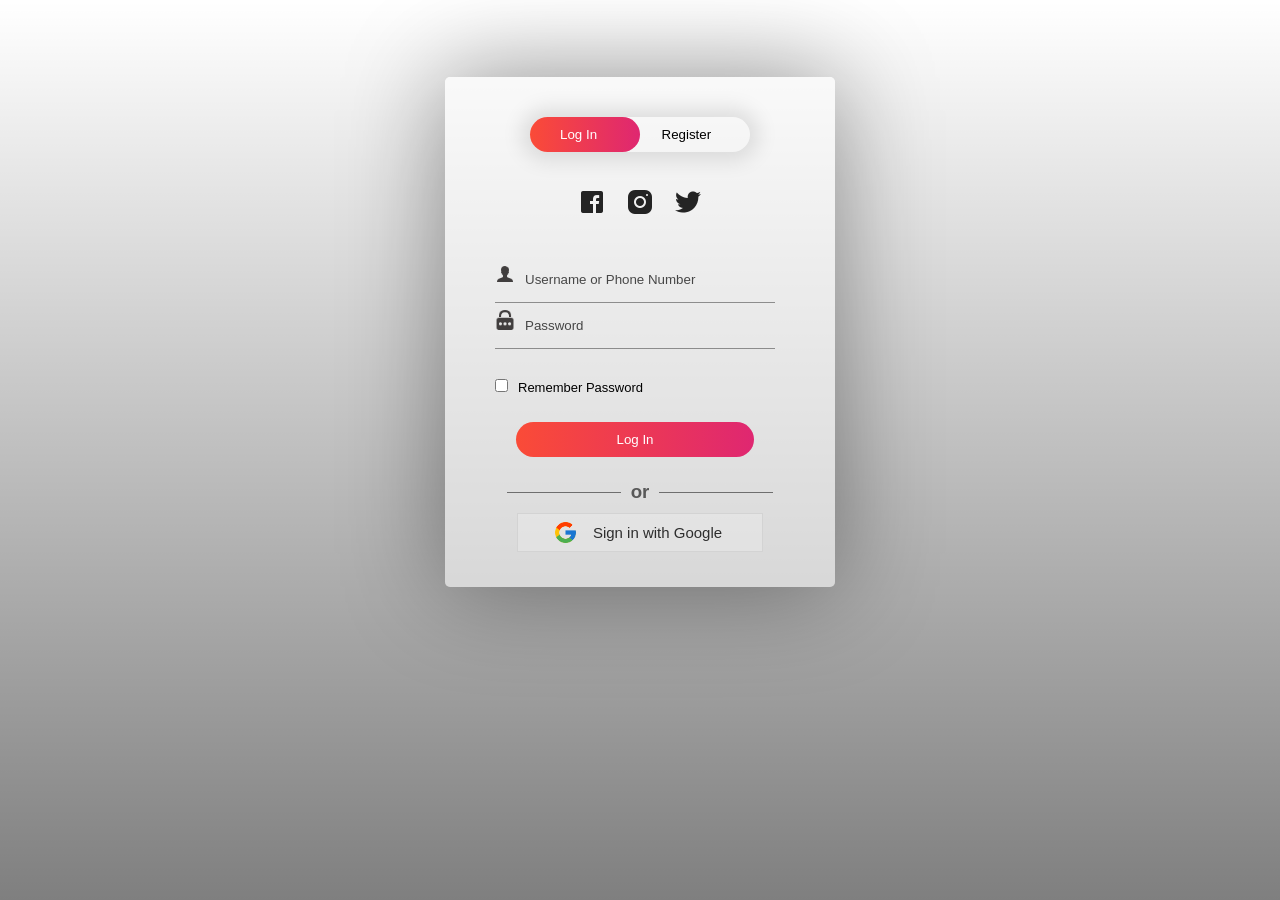
==== login.html @ 327720c3 "Add files via upload" ====
<!DOCTYPE html>
<html>
<head>
	<link rel="shortcut icon" type="png" href="images/icon/favicon.png">
	<title>Login SignUp</title>
	<link rel="stylesheet" type="text/css" href="loginStyle.css">
	<script src="https://ajax.googleapis.com/ajax/libs/jquery/3.4.1/jquery.min.js"></script>

  <!-- It will redirect to the Home Page after submitting the form -->
  <script>
  $(document).ready(function(){
    $("form").submit(function(){
      alert("Great Job !");
    });
  });
  </script>
</head>
<body>
		<div class="form-box">
			<div class="button-box">
				<div id="btn"></div>
				<button type="button" class="toggle-btn" id="log" onclick="login()" style="color: #fff;">Log In</button>
				<button type="button" class="toggle-btn" id="reg" onclick="register()">Register</button>
			</div>
			<div class="social-icons">
				<img src="images/icon/fb2.png">
				<img src="images/icon/insta2.png">
				<img src="images/icon/tt2.png">
			</div>
			
			<!-- Login Form -->
			<form id="login" class="input-group" action="index.html">
				<div class="inp">
					<img src="images/icon/user.png"><input type="text" id="email" class="input-field" placeholder="Username or Phone Number" style="width: 88%; border:none;" required="required">
				</div>
				<div class="inp">
					<img src="images/icon/password.png"><input type="password" id="password" class="input-field" placeholder="Password" style="width: 88%; border: none;" required="required">
				</div>
				<input type="checkbox" class="check-box">Remember Password
				<button type="submit" class="submit-btn">Log In</button>
			</form>


			<div class="other" id="other">
				<div class="instead">
					<h3>or</h3>
				</div>
				<button class="connect" onclick="google()">
					<img src="images/icon/google.png"><span>Sign in with Google</span>
				</button>
			</div>
			
			<!-- Registration Form -->
			<form id="register" class="input-group">
				<input type="text" class="input-field" placeholder="Full Name" required="required">
				<input type="email" class="input-field" placeholder="Email Address" required="required">
				<input type="password" class="input-field" placeholder="Create Password" name="psame" required="required">
				<input type="password" class="input-field" placeholder="Confirm Password" name="psame" required="required">
				<input type="checkbox" class="check-box" id="chkAgree" onclick="goFurther()">I agree to the Terms & Conditions
				<button type="submit" id="btnSubmit" class="submit-btn reg-btn">Register</button>
			</form>
		</div>
		<script type="text/javascript" src="script.js"></script>
</body>
</html>
---- loginStyle.css ----
* {
	margin: 0;
	padding: 0;
	font-family: sans-serif;
}

body {
	background-image: linear-gradient(rgba(0,0,0,0),rgba(0,0,0,0.5)),url("images/extra/backwallpaper.jpg");
	background-size: cover;
	background-attachment: fixed;
	display: flex;
	justify-content: center;
}
.logo {
	display: flex;
	justify-content: center;
}
.logo img {
	width: 100px;
}
.form-box
{
	width: 380px;
	height: 500px;
	position: relative;
	margin: 6% auto;
	background: #fff8;
	padding: 5px;
	border-radius: 5px;
	overflow: hidden;
	box-shadow: 0px 0px 100px rgba(0,0,0,0.4);
}

.button-box
{
	width: 220px;
	margin: 35px auto;
	position: relative;
	box-shadow: 0 0 20px 9px rgba(0,0,0,.1);
	border-radius: 30px;
}

.toggle-btn
{
	padding: 10px 30px;
	cursor: pointer;
	background: transparent;
	position: relative;
	border: 0;
	outline: none;
}

#btn
{
	top: 0;
	left: 0;
	position: absolute;
	width: 110px;
	height: 100%;
	background: linear-gradient(to right, #FA4B37, #DF2771);
	border-radius: 30px;
	transition: 0.5s;
}
.social-icons
{
	margin: 30px auto;
	text-align: center;
}
.social-icons img
{
	width: 30px;
	margin: 0 7px;
	cursor: pointer;
	opacity: 0.85;
}

.input-group
{
	top: 180px;
	position: absolute;
	width: 280px;
	transition: .5s;
	font-size: 13px;
	color: #010101;
}
.inp {
	border-bottom: 1px solid rgba(0,0,0,0.4);
	justify-content: center;
}
.inp img{
	width: 20px;
	padding-right: 10px;
}
.input-field
{
	width: 100%;
	padding: 10px 0;
	margin: 5px 0;
	border-left: 0;
	border-right: 0;
	border-top: 0;
	border-bottom: 1px solid rgba(0,0,0,0.4);
	outline: none;
	background: transparent;
	color: rgba(0,0,0);
}
::placeholder { /* Chrome, Firefox, Opera, Safari 10.1+ */
	color: rgba(0,0,0,0.7);
	/*opacity: 1;  Firefox */
}
#register .input-field {
	color: rgba(0,0,0,0.8);
}
.submit-btn
{
	width: 85%;
	padding: 10px 30px;
	cursor: pointer;
	display: block;
	margin: auto;
	background: linear-gradient(to right, #FA4B37, #DF2771);
	color: #fff;
	border: 0;
	outline: none;
	border-radius: 30px;
}

.reg-btn {
	background: lightgray;
}
.check-box
{
	cursor: pointer;
	margin: 30px 10px 30px 0;
}

.instead {
	margin-top: 10px;
}
.instead h3 {
    overflow: hidden;
    text-align: center;
    color: rgba(0,0,0,0.6);
}
.instead h3:before,
.instead h3:after {
    background-color: rgba(0,0,0,0.5);
    content: "";
    display: inline-block;
    height: 1px;
    position: relative;
    vertical-align: middle;
    width: 50%;
}
.instead h3:before {
    right: 0.5em;
    margin-left: -50%;
}
.instead h3:after {
    left: 0.5em;
    margin-right: -50%;
}
span
{
	color: rgba(0,0,0,0.8);
	font-size: 12px;
}

#login
{
	left: 50px;
}
#register
{
	left: 450px;
}

.other {
	display: grid;
	justify-content: center;
	margin-top: 250px;
}

.connect {
	display: flex;
	margin: 10px;
	padding: 0px 30px;
	align-items: center;
	text-align: center;
	justify-content: center;
	border: 1px solid lightgray;
	cursor: pointer;
	outline: none;
	/*border-radius: 10px;*/
	background: #fff3;
}
.connect:hover {
	background: #fff8;
}
.connect img {
	padding: 5px;
	width: 25px;
}
.connect span {
	padding: 10px;
	font-size: 15px;
}
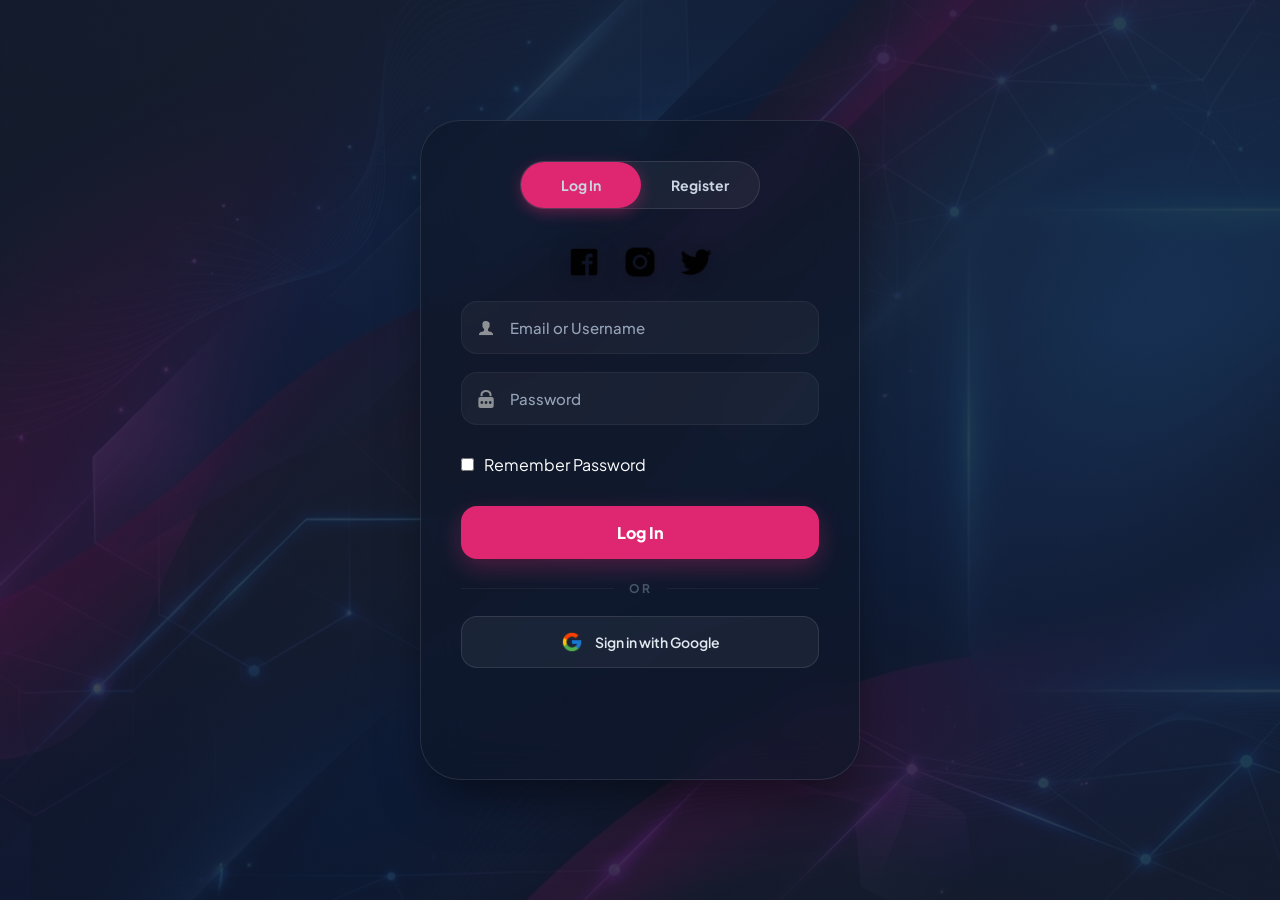
==== commit 488fcc74: "refactor: restructure project directory and assets while migrating main page to index.html" ====
--- a/login.html
+++ b/login.html
@@ -1,9 +1,9 @@
 <!DOCTYPE html>
 <html>
 <head>
-	<link rel="shortcut icon" type="png" href="images/icon/favicon.png">
+	<link rel="shortcut icon" type="png" href="assets/img/icon/favicon.png">
 	<title>Login SignUp</title>
-	<link rel="stylesheet" type="text/css" href="loginStyle.css">
+	<link rel="stylesheet" type="text/css" href="assets/css/loginStyle.css">
 	<script src="https://ajax.googleapis.com/ajax/libs/jquery/3.4.1/jquery.min.js"></script>
 
   <!-- It will redirect to the Home Page after submitting the form -->
@@ -19,22 +19,22 @@
 		<div class="form-box">
 			<div class="button-box">
 				<div id="btn"></div>
-				<button type="button" class="toggle-btn" id="log" onclick="login()" style="color: #fff;">Log In</button>
+				<button type="button" class="toggle-btn" id="log" onclick="login()">Log In</button>
 				<button type="button" class="toggle-btn" id="reg" onclick="register()">Register</button>
 			</div>
 			<div class="social-icons">
-				<img src="images/icon/fb2.png">
-				<img src="images/icon/insta2.png">
-				<img src="images/icon/tt2.png">
+				<img src="assets/img/icon/fb2.png">
+				<img src="assets/img/icon/insta2.png">
+				<img src="assets/img/icon/tt2.png">
 			</div>
 			
 			<!-- Login Form -->
 			<form id="login" class="input-group" action="index.html">
 				<div class="inp">
-					<img src="images/icon/user.png"><input type="text" id="email" class="input-field" placeholder="Username or Phone Number" style="width: 88%; border:none;" required="required">
+					<img src="assets/img/icon/user.png"><input type="text" id="email" class="input-field" placeholder="Email or Username" required>
 				</div>
 				<div class="inp">
-					<img src="images/icon/password.png"><input type="password" id="password" class="input-field" placeholder="Password" style="width: 88%; border: none;" required="required">
+					<img src="assets/img/icon/password.png"><input type="password" id="password" class="input-field" placeholder="Password" required>
 				</div>
 				<input type="checkbox" class="check-box">Remember Password
 				<button type="submit" class="submit-btn">Log In</button>
@@ -42,24 +42,25 @@
 
 
 			<div class="other" id="other">
-				<div class="instead">
-					<h3>or</h3>
+				<div class="instead ">
+					<h3 style="margin-top: 40px; margin-bottom: 20px;">or</h3>
 				</div>
-				<button class="connect" onclick="google()">
-					<img src="images/icon/google.png"><span>Sign in with Google</span>
+				<button class="connect " onclick="google()">
+					<img src="assets/img/icon/google.png"><span>Sign in with Google</span>
 				</button>
 			</div>
 			
 			<!-- Registration Form -->
-			<form id="register" class="input-group">
+			 
+			<form id="register" class="input-group" action="index.html">
 				<input type="text" class="input-field" placeholder="Full Name" required="required">
 				<input type="email" class="input-field" placeholder="Email Address" required="required">
 				<input type="password" class="input-field" placeholder="Create Password" name="psame" required="required">
 				<input type="password" class="input-field" placeholder="Confirm Password" name="psame" required="required">
-				<input type="checkbox" class="check-box" id="chkAgree" onclick="goFurther()">I agree to the Terms & Conditions
-				<button type="submit" id="btnSubmit" class="submit-btn reg-btn">Register</button>
+				<input type="checkbox" class="check-box" id="chkAgree" onclick="goFurther()"><span class="terms">I agree to the Terms & Conditions</span>
+				<button type="submit" id="btnSubmit" class="submit-btn reg-btn" disabled>Register</button>
 			</form>
 		</div>
-		<script type="text/javascript" src="script.js"></script>
+		<script type="text/javascript" src="assets/js/script.js"></script>
 </body>
 </html>
--- a/assets/css/loginStyle.css
+++ b/assets/css/loginStyle.css
@@ -0,0 +1,245 @@
+@import url('https://fonts.googleapis.com/css2?family=Plus+Jakarta+Sans:wght@300;400;500;600;700;800&display=swap');
+
+:root {
+	--primary-color: #DF2771;
+	--primary-hover: #ff3c8d;
+	--bg-dark: #0f172a;
+	--card-bg: rgba(15, 23, 42, 0.7);
+	--shadow: 0 25px 50px -12px rgba(0, 0, 0, 0.5);
+	--transition: all 0.4s cubic-bezier(0.4, 0, 0.2, 1);
+}
+
+* {
+	margin: 0;
+	padding: 0;
+	box-sizing: border-box;
+	font-family: 'Plus Jakarta Sans', sans-serif;
+}
+
+body {
+	background: linear-gradient(rgba(15, 23, 42, 0.8), rgba(15, 23, 42, 0.8)), 
+	            url("../img/login_bg.png") no-repeat center center fixed;
+	background-size: cover;
+	min-height: 100vh;
+	display: flex;
+	align-items: center;
+	justify-content: center;
+	padding: 20px;
+	color: #fff;
+}
+
+.form-box {
+	width: 100%;
+	max-width: 440px;
+	height: 660px;
+	position: relative;
+	background: var(--card-bg);
+	backdrop-filter: blur(20px);
+	-webkit-backdrop-filter: blur(20px);
+	padding: 40px;
+	border-radius: 40px;
+	overflow: hidden;
+	box-shadow: var(--shadow);
+	border: 1px solid rgba(255, 255, 255, 0.1);
+}
+
+.button-box {
+	width: 240px;
+	margin: 0 auto 35px;
+	position: relative;
+	background: rgba(255, 255, 255, 0.05);
+	border-radius: 50px;
+	display: flex;
+	border: 1px solid rgba(255, 255, 255, 0.1);
+}
+
+.toggle-btn {
+	flex: 1;
+	padding: 14px 0;
+	cursor: pointer;
+	background: transparent;
+	border: 0;
+	outline: none;
+	position: relative;
+	z-index: 1;
+	font-weight: 700;
+	font-size: 14px;
+	color: #cbd5e1;
+	transition: var(--transition);
+}
+
+#btn {
+	top: 0;
+	left: 0;
+	position: absolute;
+	width: 120px;
+	height: 100%;
+	background: var(--primary-color);
+	border-radius: 50px;
+	transition: var(--transition);
+	box-shadow: 0 4px 15px rgba(223, 39, 113, 0.4);
+}
+
+.social-icons {
+	display: flex;
+	justify-content: center;
+	gap: 20px;
+	margin-bottom: 35px;
+}
+
+.social-icons img {
+	width: 36px;
+	height: 36px;
+	cursor: pointer;
+	transition: var(--transition);
+	filter: drop-shadow(0 4px 10px rgba(0,0,0,0.3));
+}
+
+.social-icons img:hover {
+	transform: scale(1.2) translateY(-4px);
+	filter: brightness(1.2) drop-shadow(0 8px 15px rgba(223, 39, 113, 0.3));
+}
+
+.input-group {
+	position: absolute;
+	width: calc(100% - 80px);
+	top: 180px;
+	transition: var(--transition);
+}
+
+#login { left: 40px; }
+#register { left: 480px; }
+
+.inp {
+	display: flex;
+	align-items: center;
+	background: rgba(255, 255, 255, 0.04);
+	padding: 0 15px;
+	border-radius: 16px;
+	margin-bottom: 18px;
+	border: 1px solid rgba(255, 255, 255, 0.05);
+	transition: var(--transition);
+}
+
+.inp:focus-within {
+	background: rgba(255, 255, 255, 0.08);
+	border-color: var(--primary-color);
+	box-shadow: 0 0 0 4px rgba(223, 39, 113, 0.15);
+}
+
+.inp img {
+	width: 18px;
+	margin-right: 15px;
+	filter: invert(1);
+	opacity: 0.7;
+}
+
+.input-field {
+	width: 100%;
+	padding: 16px 0;
+	border: none;
+	outline: none;
+	background: transparent;
+	font-size: 15px;
+	font-weight: 500;
+	color: #fff;
+}
+
+.input-field::placeholder {
+	color: #94a3b8;
+}
+
+.check-box {
+	margin: 15px 10px 35px 0;
+	cursor: pointer;
+	accent-color: var(--primary-color);
+}
+
+span.terms {
+	font-size: 13px;
+	color: #94a3b8;
+}
+
+.submit-btn {
+	width: 100%;
+	padding: 16px;
+	cursor: pointer;
+	background: var(--primary-color);
+	color: #fff;
+	border: 0;
+	outline: none;
+	border-radius: 16px;
+	font-weight: 800;
+	font-size: 16px;
+	transition: var(--transition);
+	box-shadow: 0 8px 25px rgba(223, 39, 113, 0.3);
+}
+
+.submit-btn:hover {
+	background: var(--primary-hover);
+	transform: translateY(-2px);
+	box-shadow: 0 12px 35px rgba(223, 39, 113, 0.4);
+}
+
+.reg-btn {
+	background: #334155;
+	color: #94a3b8;
+	box-shadow: none;
+	cursor: not-allowed;
+}
+
+.other {
+	position: absolute;
+	width: calc(100% - 80px);
+	top: 420px;
+	left: 40px;
+	text-align: center;
+	transition: var(--transition);
+}
+
+.instead h3 {
+	font-size: 12px;
+	text-transform: uppercase;
+	letter-spacing: 2px;
+	color: #475569;
+	margin-bottom: 20px;
+	display: flex;
+	align-items: center;
+	gap: 15px;
+}
+
+.instead h3::before, .instead h3::after {
+	content: '';
+	flex: 1;
+	height: 1px;
+	background: rgba(255,255,255,0.05);
+}
+
+.connect {
+	width: 100%;
+	display: flex;
+	align-items: center;
+	justify-content: center;
+	gap: 12px;
+	padding: 14px;
+	background: rgba(255, 255, 255, 0.05);
+	border: 1px solid rgba(255, 255, 255, 0.1);
+	border-radius: 16px;
+	cursor: pointer;
+	transition: var(--transition);
+}
+
+.connect:hover {
+	background: rgba(255, 255, 255, 0.08);
+	transform: translateY(-2px);
+}
+
+.connect img {
+	width: 22px;
+}
+
+.connect span {
+	font-size: 14px;
+	font-weight: 600;
+	color: #e2e8f0;
+}
